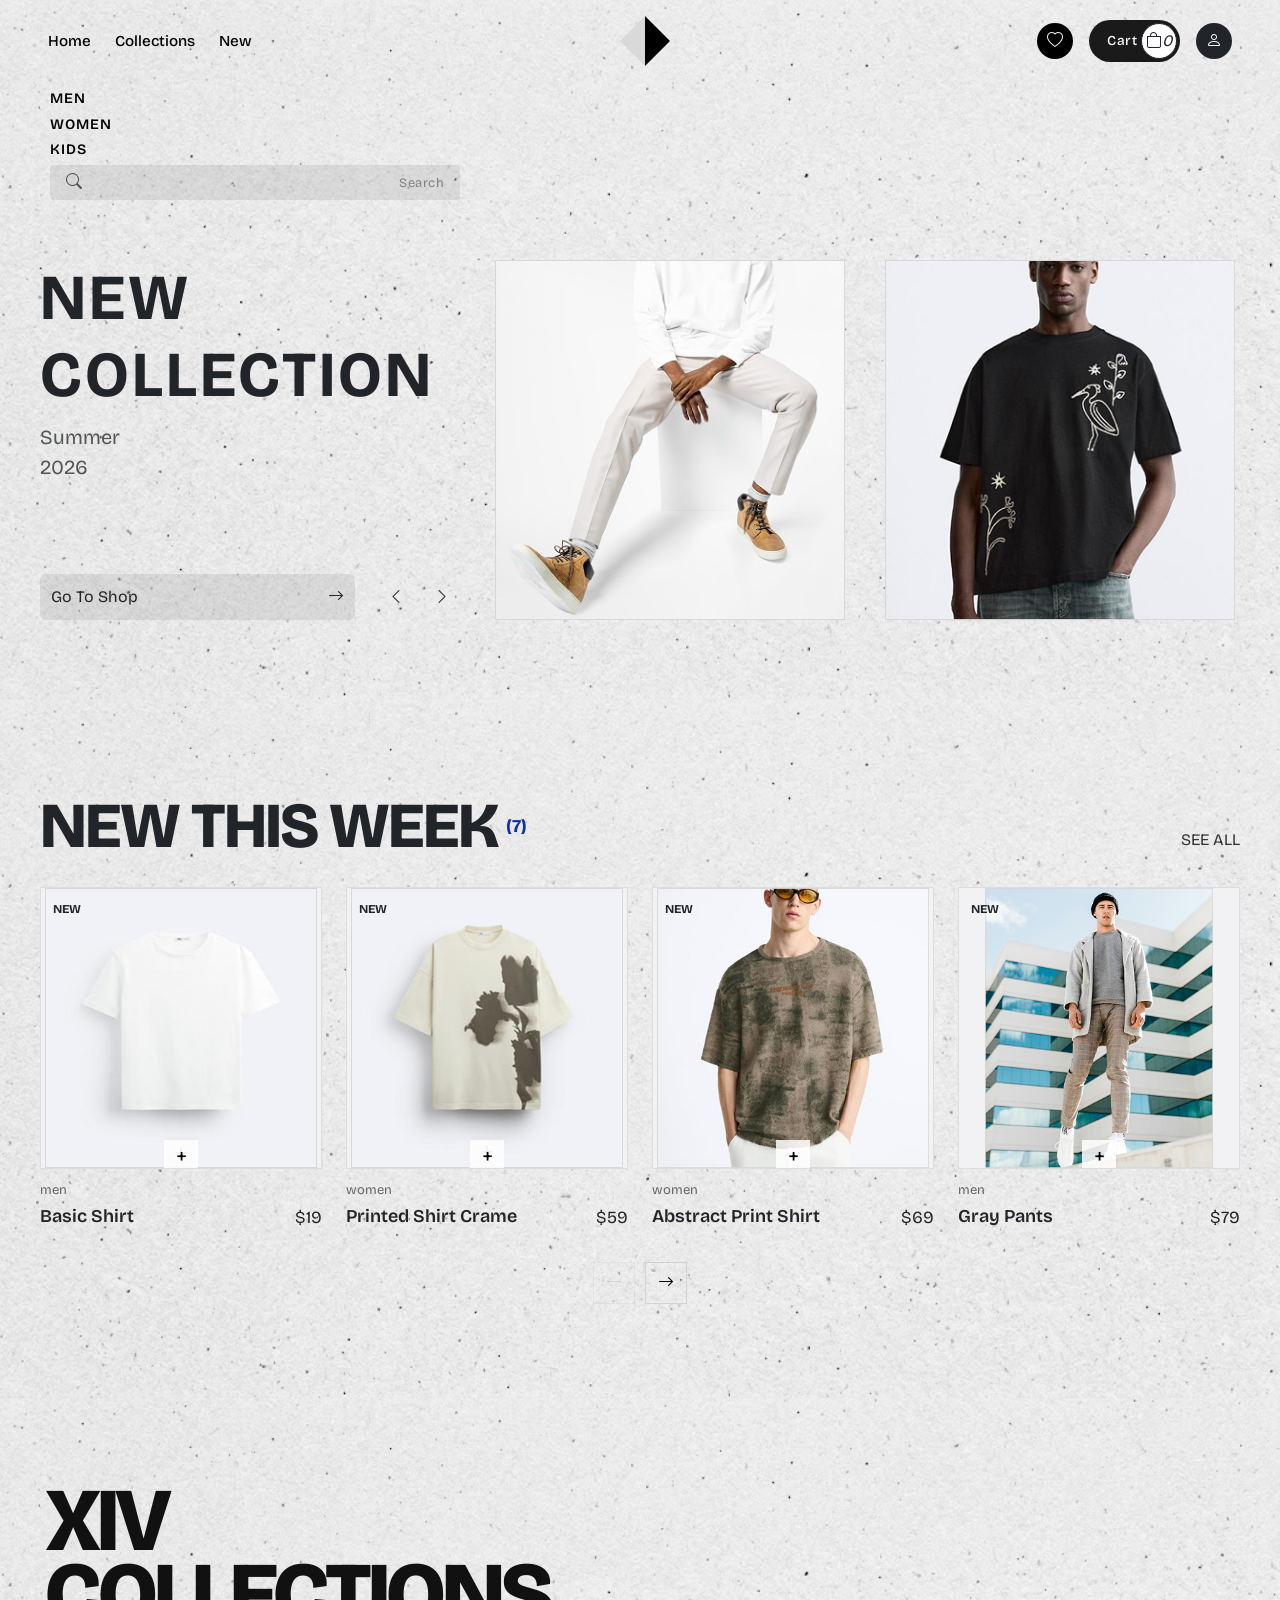
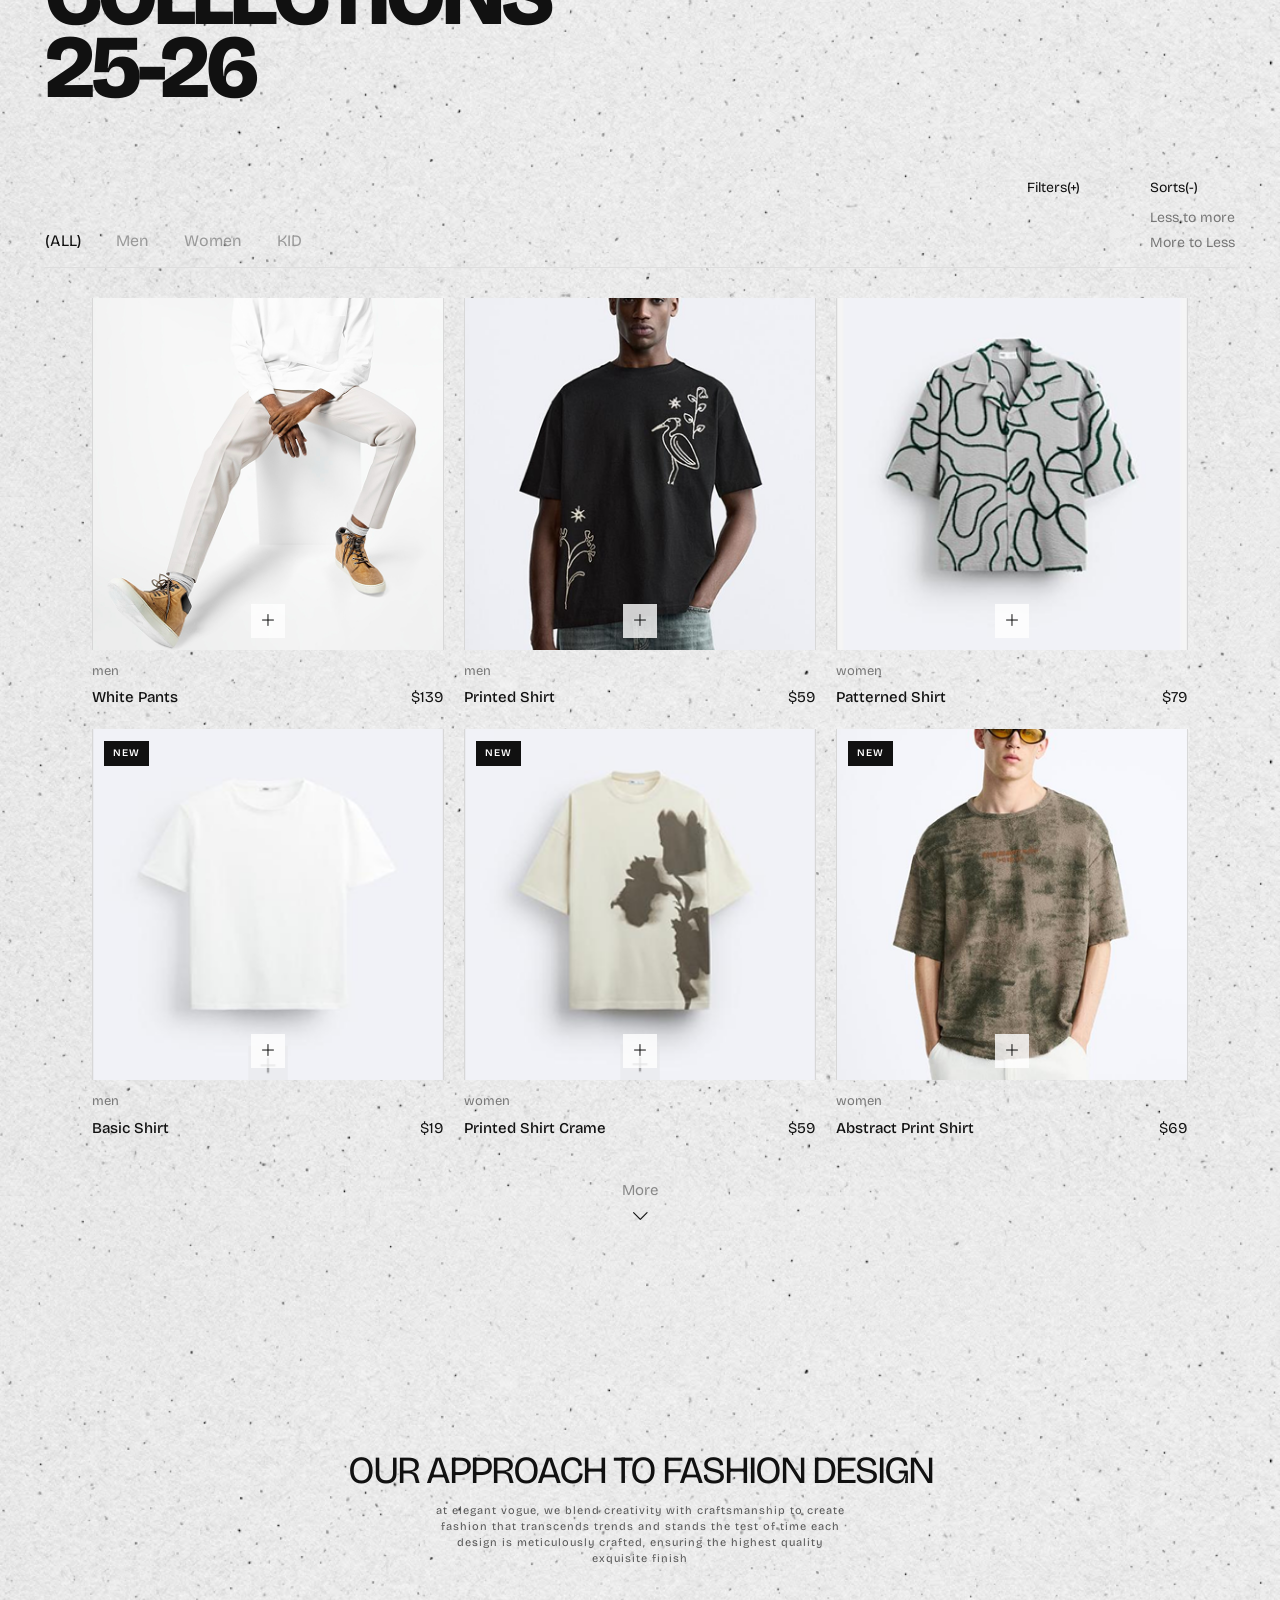
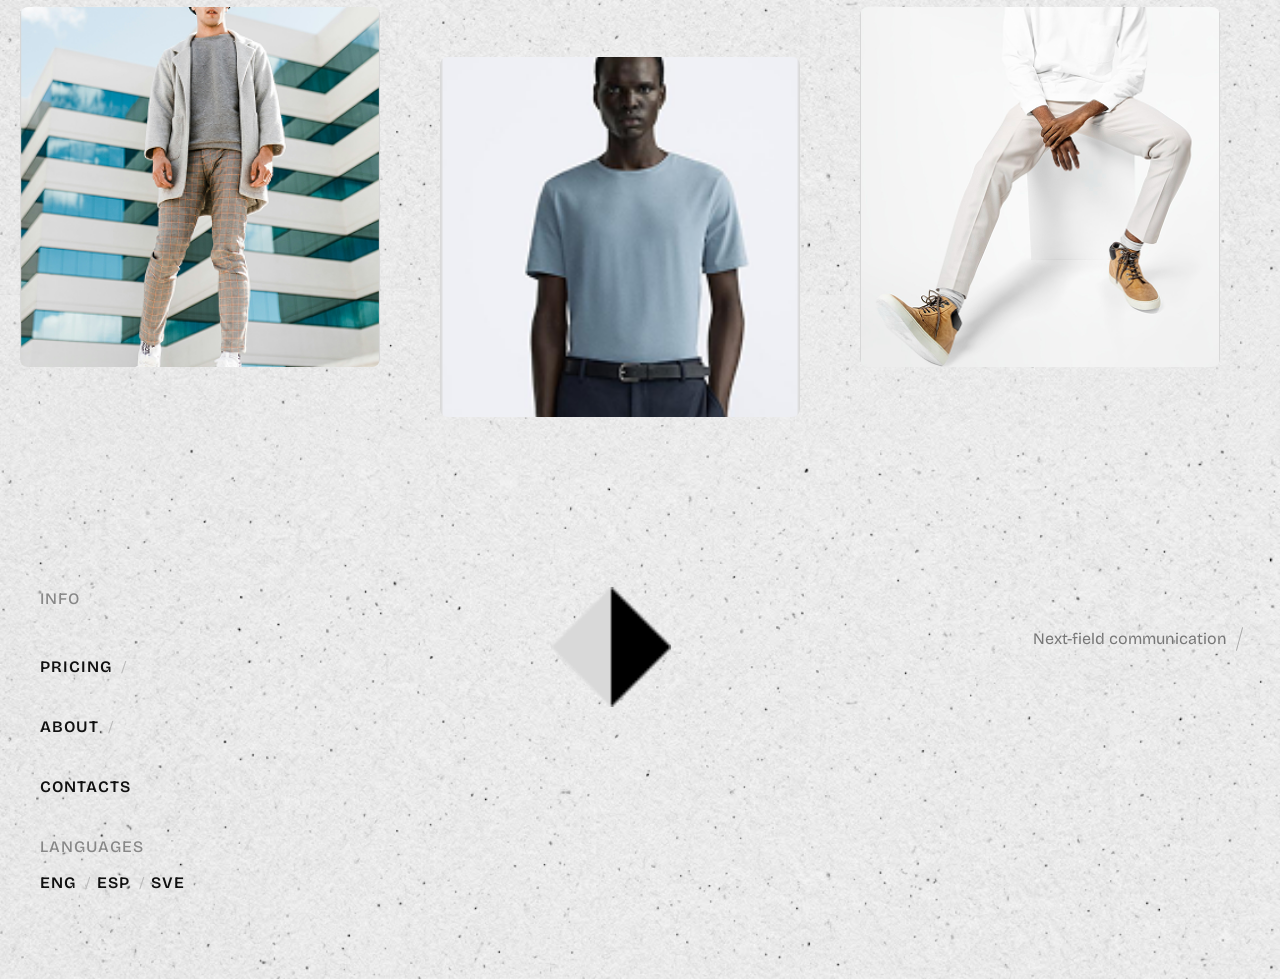
==== index.html @ 29d840c1 "Add files via upload" ====
<!DOCTYPE html>
<html lang="en">

<head>
    <meta charset="UTF-8">
    <meta name="viewport" content="width=device-width, initial-scale=1.0">
    <link rel="icon" type="image/png" href="assets/images/logo.png">

    <link
        href="https://fonts.googleapis.com/css2?family=Bricolage+Grotesque:opsz,wght@12..96,200..800&family=Elms+Sans:ital,wght@0,100..900;1,100..900&family=Fjalla+One&family=Geomini:wght@200..800&family=Noto+Sans:ital,wght@0,100..900;1,100..900&family=Roboto:ital,wght@0,100..900;1,100..900&family=Rubik:ital,wght@0,300..900;1,300..900&family=Work+Sans:ital,wght@0,100..900;1,100..900&display=swap"
        rel="stylesheet">
    <title>XIV | STORE</title>
    <link rel="stylesheet" href="assets/css/bootstrap.min.css">
    <link rel="stylesheet" href="https://cdn.jsdelivr.net/npm/bootstrap-icons@1.11.3/font/bootstrap-icons.min.css">
    <link rel="stylesheet" href="assets/css/main.css">
    <link rel="stylesheet" href="assets/css/home.css">
</head>

<body>
    <div class="home">
        <!-- Navbar-->
        <div class="nav-bar">
            <header class="custom-navbar py-3 px-4 px-md-5">

                <div class="d-flex justify-content-between">
                    <!-- Top Row Navigation Links, Logo, User Actions -->
                    <div class="d-flex align-items-center justify-content-between">

                        <!-- Left Section: Menu Toggle & Main Links -->
                        <div class="d-flex align-items-center gap-4">
                            <button id="menuToggle" class="btn p-0 border-0 text-dark me-2 d-md-none" type="button"
                                aria-label="Toggle Menu">

                                <i class="bi bi-list fs-3"></i>

                            </button>
                            <ul class="nav d-none d-md-flex align-items-center gap-4 m-0 p-0 list-unstyled">
                                <li><a href="index.html" class="nav-link-custom active">Home</a></li>
                                <li><a href="./pages/product.html" class="nav-link-custom">Collections</a></li>
                                <li><a href="#new" class="nav-link-custom">New</a></li>
                            </ul>
                        </div>

                    </div>

                    <!-- Center Section: Logo -->
                    <div class="">
                        <a href="index.html">
                            <img src="assets/images/nav-logo.png" alt="logo">
                        </a>
                    </div>

                    <!-- Right Section: Wishlist, Cart, Profile Icons -->
                    <div class="d-flex align-items-center  gap-1 gap-md-3">
                        <!-- Wishlist -->
                        <a href="./pages/favourite.html" class="icon-circle btn-wishlist d-none d-sm-flex">
                            <i class="bi bi-heart"></i>
                        </a>

                        <!-- Cart Button -->
                        <div class="cart-pill-wrapper d-flex align-items-center">
                            <span class="cart-text d-none d-md-inline-block me-1">Cart</span>
                            <a href="pages/cart.html" class="icon-circle bg-white text-dark border border-dark">
                                <i class="bi bi-bag"></i>
                                <i class="cart-counter">0</i>
                            </a>
                        </div>
                        
                        <!-- User Profile -->
                        <a href="pages/auth.html" class="icon-circle bg-dark text-white">
                            <i class="bi bi-person"></i>
                        </a>
                    </div>
                </div>

        </div>
        <!-- Categories & Search Bar -->
        <div class="d-flex flex-column  mt-2 Categories">
            <!-- Categories Links -->
            <div class="mb-3 mb-md-0">
                <ul class="list-unstyled category-links m-0 p-0">
                    <li><a href="#men">MEN</a></li>
                    <li><a href="#women">WOMEN</a></li>
                    <li><a href="#kids">KIDS</a></li>
                </ul>
            </div>

            <!-- Search Bar -->
            <div class="col-md-4 col-11 ">
                <div class="search-box position-relative">
                    <i class="bi bi-search position-absolute top-50 start-0 translate-middle-y ms-3 text-muted"></i>
                    <input type="text" class="form-control rounded-1 border-0 ps-5 pe-3 py-2" placeholder="Search">
                </div>
            </div>
        </div>

        </header>
        <div class="mobile-menu-overlay" id="menuOverlay"></div>

        <aside class="mobile-menu" id="mobileMenu">

            <div class="mobile-menu-header">
                <img src="assets/images/nav-logo.png" alt="XIV">

                <button id="closeMenu" class="menu-close">

                </button>
            </div>

            <nav class="mobile-nav">
                <a href="./index.html">Home</a>
                <a href="./pages/product.html">Collections</a>
                <a href="#new">New</a>
            </nav>


        </aside>

        <!-- End Of Nav Bar -->

        <div class="new-collection">

            <!-- Content -->
            <div class="new-collection-con">
                <div>
                    <h1 class="new-collection-h">
                        NEW<br>COLLECTION
                    </h1>

                    <p class="text-muted fs-5">Summer <br> 2026</p>
                </div>

                <div class="new-collection-go">
                    <a href="./pages/product.html" class="btn btn-shop go-shop">
                        Go To Shop
                        <i class="bi bi-arrow-right"></i>
                    </a>

                    <div>
                        <button id="prevBtn" class="btn btn-arrow">
                            <i class="bi bi-chevron-left"></i>
                        </button>

                        <button id="nextBtn" class="btn btn-arrow">
                            <i class="bi bi-chevron-right"></i>
                        </button>
                    </div>
                </div>
            </div>
            <!-- Images -->
            <div class="images-slider" id="images-slider">

                <div class="image-card">
                    <img id="image1" src="assets/images/img1.png" alt="Product">
                </div>

                <div class="image-card">
                    <img id="image2" src="assets/images/img2.png" alt="Product">
                </div>
            </div>

        </div>


        <!-- Section -2 -->

        <!-- Section - 2 -->
        <section class="new-products-section" id="new">

            <!-- Section Header -->
            <div class="new-products-header">

                <div class="d-flex align-items-center gap-2">
                    <h2>NEW THIS WEEK</h2>

                    <span id="newProductsCount" class="products-count">
                        (0)
                    </span>
                </div>

                <a href="./pages/product.html" class="see-all">
                    SEE ALL
                </a>

            </div>


            <!-- Products Viewport -->
            <div class="products-viewport">

                <div id="productsTrack" class="products-track">
                    <!-- Products generated by JavaScript -->
                </div>

            </div>

            <div class="products-navigation">

                <button id="productsPrevBtn" class="products-arrow" disabled>
                    <i class="bi bi-arrow-left"></i>
                </button>

                <button id="productsNextBtn" class="products-arrow">
                    <i class="bi bi-arrow-right"></i>
                </button>

            </div>

        </section>


        <!-- =========================================
     Section - 3
     Collections
========================================= -->

        <section class="collections-section">

            <!-- Section Heading -->
            <div class="collections-heading">
                <h2>
                    XIV<br>
                    COLLECTIONS<br>
                    25-26
                </h2>
            </div>


            <!-- Filters / Sort -->
            <div class="collections-toolbar">

                <!-- Categories -->
                <div class="collection-filters">

                    <button class="filter-btn active" data-category="all">
                        (ALL)
                    </button>

                    <button class="filter-btn" data-category="men" id="men">
                        Men
                    </button>

                    <button class="filter-btn" data-category="women" id="women">
                        Women
                    </button>

                    <button class="filter-btn" data-category="kids" id="kids">
                        KID
                    </button>

                </div>


                <!-- Filter & Sort -->
                <div class="collection-options">

                    <div class="filter-option">
                        <button id="filterToggle">
                            Filters(+)
                        </button>
                    </div>


                    <div class="sort-option">

                        <button id="sortToggle">
                            Sorts(-)
                        </button>

                        <div id="sortOptions" class="sort-options">

                            <button data-sort="low">
                                Less to more
                            </button>

                            <button data-sort="high">
                                More to Less
                            </button>

                        </div>

                    </div>

                </div>

            </div>


            <!-- Products -->
            <div id="collectionGrid" class="collection-grid">
            </div>


            <!-- More -->
            <button id="loadMoreBtn" class="load-more-btn">

                More

                <i class="bi bi-chevron-down"></i>

            </button>

        </section>


        <!-- =========================================
     Section - 4
     Our Approach
========================================= -->

        <section class="approach-section">

            <!-- Heading -->
            <div class="approach-header">

                <h2>
                    OUR APPROACH TO FASHION DESIGN
                </h2>

                <p>
                    at elegant vogue, we blend creativity with craftsmanship to create
                    <br class="desktop-break">
                    fashion that transcends trends and stands the test of time each
                    <br class="desktop-break">
                    design is meticulously crafted, ensuring the highest quality
                    <br class="desktop-break">
                    exquisite finish
                </p>

            </div>


            <!-- Images -->
            <div class="approach-gallery">

                <div class="approach-image image-one">
                    <img src="assets/images/img9.png" alt="Fashion collection">
                </div>

                <div class="approach-image image-two">
                    <img src="assets/images/img12.png" alt="Fashion collection">
                </div>

                <div class="approach-image image-three">
                    <img src="assets/images/img1.png" alt="Fashion collection">
                </div>

                <div class="approach-image image-four">
                    <img src="assets/images/img10.png" alt="Fashion collection">
                </div>

            </div>

        </section>


        <!-- =========================================
     Footer
========================================= -->

        <footer class="site-footer">

            <div class="footer-inner">

                <!-- Info -->
                <div class="footer-info">

                    <span>INFO</span>

                    <a href="./pages/checkout.html">PRICING</a>
                    <a href="./pages/about.html">ABOUT</a>
                    <a href="#">CONTACTS</a>

                    <div class="footer-languages">

                        <span>LANGUAGES</span>

                        <a href="#">ENG</a>
                        <a href="#">ESP</a>
                        <a href="#">SVE</a>

                    </div>

                </div>


                <!-- Logo -->
                <div class="footer-brand">

                    <img src="assets/images/nav-logo.png" alt="">

                </div>





                <!-- Communication -->
                <div class="footer-communication">

                    <span>
                        Next-field communication
                    </span>

                    <div></div>

                </div>

            </div>

        </footer>


    </div>




    <script src="./assets/js/bootstrap.bundle.min.js"></script>
    <script src="./assets/js/main.js"></script>
    <script src="assets/js/sync.js"></script>
    <script src="./assets/js/products.js"></script>
    <script src="./assets/js/cart.js"></script>
    <script src="./assets/js/cartt.js"></script>
    <script src="./assets/js/home.js"></script>
</body>

</html>
---- assets/css/main.css ----
* {
    margin: 0;
    padding: 0;
    box-sizing: border-box;
    font-size: 16px;
    font-family: "Bricolage Grotesque", sans-serif;
}

:root {
    --primary-black: #000000;
    --primary-white: #ffffff;
    --bg-light: #f5f5f5;
    --bg-card: #f9f9f9;
    --text-muted: #808080;
    --border-color: #e5e5e5;

}

.home {
    background-image: url("../../assets/images/background.jpg");
    background-size:contain;
    padding-top: 80px;
}

/* Start Of Nav Bar  Style*/
.nav-bar {
    position: fixed;
    top: 0;
    left: 0;
    width: 100%;
    z-index: 1000;

}


.nav-bar.scrolled {
    background: rgba(255, 255, 255, 0.121);
    backdrop-filter: blur(2px);
    -webkit-backdrop-filter: blur(12px);
    box-shadow: 0 2px 15px rgba(0, 0, 0, 0.05);
}
/* Links Style */
.nav-link-custom {
    color: var(--primary-black);
    text-decoration: none;
    font-weight: 500;
    font-size: 0.95rem;
    transition: opacity 0.3s ease;
}

.nav-link-custom:hover {
    opacity: 0.7;
    color: var(--primary-black);
}

/* Circular Icon Buttons */
.icon-circle {
    width: 36px;
    height: 36px;
    border-radius: 50%;
    background-color: var(--primary-black);
    color: var(--bg-light);
    display: flex;
    align-items: center;
    justify-content: center;
    text-decoration: none;
    font-size: 1.1rem;
    transition: transform 0.2s ease, background-color 0.2s ease;
}

.icon-circle:hover {
    transform: scale(1.05);
    color: inherit;
}

/* Cart Pill Layout */
.cart-pill-wrapper {
    background-color: #1a1a1a;
    color: #fff;
    border-radius: 30px;
    padding: 3px 3px 3px 18px;
}

.cart-pill-wrapper .cart-text {
    font-size: 0.85rem;
    font-weight: 500;
    letter-spacing: 0.5px;
}

.cart-pill-wrapper .icon-circle {
    width: 36px;
    height: 36px;
}


.mobile-menu {
    position: fixed;
    top: 0;
    left: 0;

    width: 60%;
    height: 100dvh;

    background: #fff;

    z-index: 1050;

    padding: 25px;

    transform: translateX(-100%);
    transition: transform 0.4s ease;

    overflow-y: auto;
}

.mobile-menu.active {
    transform: translateX(0);
}

.mobile-menu-overlay {
    position: fixed;
    inset: 0;

    background: rgba(0, 0, 0, 0.35);
    backdrop-filter: blur(4px);

    z-index: 1040;

    opacity: 0;
    visibility: hidden;

    transition: 0.3s ease;
}

.mobile-menu-overlay.active {
    opacity: 1;
    visibility: visible;
}

.mobile-menu-header {
    display: flex;
    align-items: center;
    justify-content: space-between;

    padding-bottom: 40px;
}

.mobile-menu-header img {
    width: 80px;
}

.menu-close {
    border: 0;
    background: none;
    font-size: 22px;
}

.mobile-nav {
    display: flex;
    flex-direction: column;
    gap: 20px;
}

.mobile-nav a {
    color: #111;
    text-decoration: none;

    font-size: 28px;
    font-weight: 600;
}

.mobile-nav a.active {
    text-decoration: underline;
}





/* End Of Nav Bar */
---- assets/css/home.css ----
/* section -1 style */
/* .Categories {
    margin-top: 10px;
} */
.category-links li a {
    color: var(--primary-black);
    text-decoration: none;
    font-weight: 600;
    font-size: 0.9rem;
    letter-spacing: 1px;
    display: block;
    margin-bottom: 4px;
    transition: opacity 0.2s ease;
}

.category-links li a:hover {
    opacity: 0.6;
}

/* Search Box Customization */
.search-box input {
    background-color: rgba(0, 0, 0, 0.08);
    font-size: 0.8rem;
    letter-spacing: 0.5px;
    transition: all 0.2s ease;
}

.search-box input:focus {
    background-color: rgba(0, 0, 0, 0.12);
    box-shadow: none;
}

.search-box input::placeholder {
    color: var(--text-muted);
    text-align: right;
    transition: all 0.2s ease;
}

.search-box input:focus::placeholder {
    letter-spacing: 4px;

}

@media (min-width: 768px) {
    .search-box input:focus {
        width: 105%;
    }
}

.Categories {
    margin-left: 50px;
}

@media (max-width : 650px) {
    .Categories {
        margin-left: 20px;
    }
}

/* New Collection  */

/* =========================
   Desktop
========================= */

.new-collection {
    display: flex;
    margin: 60px 40px;
}

.new-collection-con {
    display: flex;
    flex-direction: column;
    justify-content: space-between;
    width: 100%;
}

.new-collection-h {
    font-size: 64px;
    font-weight: bolder;
    letter-spacing: 3px;
}

.new-collection-go {
    display: flex;
    align-items: center;
    gap: 20px;
}

.new-collection-go a {
    background: #00000014;
    width: 70%;
    text-align: start;
    display: flex;
    justify-content: space-between;
    padding: 10px;
    transition: all 0.3s ease;
}

.new-collection-go a:hover {
    background: #0000005d;
    color: white;
}

.images-slider {
    display: flex;
    gap: 30px;
    flex-shrink: 0;
}

.image-card img {
    width: 360px;
    height: 360px;
    object-fit: contain;
    cursor: pointer;
    transition: all 0.8s ease;
}

.image-card:hover {
    opacity: 0.9;
}

/* =========================
   Tablet
========================= */

@media (max-width: 1200px) {

    .new-collection {
        margin: 70px 25px;
        gap: 30px;
    }

    .new-collection-con {
        width: 75%;
    }

    .new-collection-h {
        font-size: 52px;
        letter-spacing: 2px;
    }

    .new-collection-go {
        font-size: 26px;
    }

    .images-slider {
        gap: 20px;

        overflow-x: auto;
        overflow-y: hidden;

        scrollbar-width: none;
    }

    .images-slider::-webkit-scrollbar {
        display: none;
    }

    .image-card {
        flex-shrink: 0;
    }

    .image-card img {
        width: 330px;
        height: 330px;
    }
}


/* =========================
   Mobile
========================= */

@media (max-width: 1050px) {

    .new-collection {
        display: flex;
        flex-direction: column;

        margin: 60px 20px;

        gap: 35px;

        overflow: hidden;
    }

    .new-collection-con {
        width: 100%;

        display: flex;
        flex-direction: column;
        justify-content: space-between;

        gap: 30px;
    }

    .new-collection-h {
        font-size: clamp(42px, 12vw, 58px);
        line-height: 0.95;

        letter-spacing: 2px;
    }

    .new-collection-con p {
        font-size: 16px !important;
    }

    .new-collection-go {
        font-size: 20px;
    }

    .images-slider {
        width: 100%;

        display: flex;
        gap: 20px;

        overflow-x: auto;
        overflow-y: hidden;

        padding-bottom: 10px;

        scrollbar-width: none;
    }

    .images-slider::-webkit-scrollbar {
        display: none;
    }

    .image-card {
        flex: 0 0 280px;
    }

    .image-card img {
        width: 380px;
        height: 380px;
    }
}


/* =========================
   Small Mobile
========================= */

@media (max-width: 600px) {

    .new-collection {
        margin: 40px 15px;
    }

    .new-collection-h {
        font-size: 40px;
        letter-spacing: 1px;
    }

    .new-collection-go {
        font-size: 18px;
    }

    .images-slider {
        gap: 15px;
    }

    .image-card {
        flex: 0 0 240px;
    }

    .image-card img {
        width: 240px;
        height: 240px;
    }
}

/* transition */
.images-slider {
    /* display: flex;
    gap: 20px; */

    transition: transform 0.4s ease-out;
}




/* End Of New Collection */





/* Section -2*/
/* =========================================
   Section - 2
   New Products
========================================= */

/* =========================
   NEW THIS WEEK
========================= */

.new-products-section {
    margin: 180px 40px;
    overflow: hidden;
}

/* Header */

.new-products-header {
    display: flex;
    justify-content: space-between;
    align-items: flex-end;
    margin-bottom: 35px;    
}

.new-products-header>div {
    display: flex;
    align-items: flex-start;
    gap: 8px;
}

.new-products-header h2 {
    margin: 0;
    font-size: 64px;
    line-height: .82;
    font-weight: 900;
    letter-spacing: -2px;
}

.products-count {
    font-size: 18px;
    font-weight: 700;
    color: #0b2fa5;
}

.see-all {
    text-decoration: none;
    color: #333;
    font-size: 16px;
}

/* Slider */

.products-viewport {
    overflow: hidden;
}

.products-track {
    display: flex;
    gap: 24px;
    transition: transform .45s ease;
    will-change: transform;
}

/* Card */

.new-product-card {
    flex: 0 0 calc((100% - 72px)/4);
}

/* Image */

.new-product-image-wrapper {
    position: relative;
    aspect-ratio: 1/1;
    background: #f2f2f5;
    border: 1px solid #ddd;
    overflow: hidden;
    cursor: pointer;
    /* width: 320px;
    height: 320px; */
}

.new-product-image {
    width: 100%;
    height: 100%;
    object-fit: contain;
    transition: transform .35s ease;
}

.new-product-card:hover .new-product-image {
    transform: scale(1.03);
}

/* NEW Badge */

.new-product-badge {
    position: absolute;
    top: 12px;
    left: 12px;
    font-size: 12px;
    font-weight: 700;
}

/* Plus */

.new-product-add {
    position: absolute;
    left: 50%;
    bottom: 0;
    transform: translateX(-50%);
    width: 34px;
    height: 28px;
    border: none;
    background: rgba(255, 255, 255, .85);
    font-size: 22px;
    cursor: pointer;
}

/* Info */

.new-product-info {
    margin-top: 12px;
}

.new-product-category {
    margin: 0 0 4px;
    font-size: 13px;
    color: #666;
}

.new-product-bottom {
    display: flex;
    justify-content: space-between;
    align-items: flex-start;
    gap: 10px;
}

.new-product-title {
    margin: 0;
    font-size: 18px;
    font-weight: 600;
    line-height: 1.25;
}

.new-product-price {
    margin: 0;
    white-space: nowrap;
    font-size: 17px;
}

/* Arrows */

.products-navigation {
    display: flex;
    justify-content: center;
    gap: 10px;
    margin-top: 32px;
}

.products-arrow {
    width: 42px;
    height: 42px;
    border: 1px solid #d2d2d2;
    background: transparent;
    cursor: pointer;
}

.products-arrow:disabled {
    opacity: .35;
    cursor: not-allowed;
}

/* =========================
   Tablet
========================= */

@media (max-width:992px) {

    .new-products-section {
        margin: 120px 25px;
    }

    .new-products-header h2 {
        font-size: 52px;
    }

    .new-product-card {
        flex: 0 0 calc((100% - 24px)/2);
    }
}

/* =========================
   Mobile
========================= */

@media (max-width:768px) {

    .new-products-section {
        margin: 90px 20px;
    }

    .new-products-header h2 {
        font-size: 42px;
    }

    .products-count {
        font-size: 15px;
    }

    .new-product-card {
        flex: 0 0 100%;
    }

    .new-product-title {
        font-size: 16px;
    }

    .new-product-price {
        font-size: 15px;
    }
}


/* =========================================
   Section - 3
   Collections
========================================= */

.collections-section {
    width: 93%;
    margin: 120px auto 80px;
}


/* =========================================
   Heading
========================================= */

.collections-heading {
    margin-bottom: 70px;
}

.collections-heading h2 {
    margin: 0;

    color: #111;

    font-size: clamp(48px, 7vw, 92px);
    font-weight: 900;

    line-height: 0.82;
    letter-spacing: -4px;

    text-transform: uppercase;
}


/* =========================================
   Toolbar
========================================= */

.collections-toolbar {
    display: flex;
    align-items: flex-end;
    justify-content: space-between;

    padding-bottom: 14px;

    border-bottom: 1px solid #ddd;

    margin-bottom: 30px;
}


/* =========================================
   Category Filters
========================================= */

.collection-filters {
    display: flex;
    align-items: center;
    gap: 35px;
}

.filter-btn {
    border: 0;
    background: transparent;

    padding: 0;

    color: #999;

    font-size: 16px;

    cursor: pointer;

    transition: color 0.2s ease;
}

.filter-btn:hover {
    color: #111;
}

.filter-btn.active {
    color: #111;
}


/* =========================================
   Options
========================================= */

.collection-options {
    display: flex;
    align-items: flex-start;
    gap: 70px;
}

.collection-options button {
    border: 0;
    background: transparent;

    padding: 0;

    color: #111;

    font-size: 14px;

    cursor: pointer;
}


/* =========================================
   Sort
========================================= */

.sort-option {
    position: relative;
}

.sort-options {
    display: flex;
    flex-direction: column;
    gap: 4px;

    margin-top: 8px;
}

.sort-options button {
    color: #777;

    text-align: left;

    transition: color 0.2s ease;
}

.sort-options button:hover {
    color: #111;
}


/* =========================================
   Products Grid
========================================= */

.collection-grid {
    display: grid;
    grid-template-columns: repeat(3, minmax(0, 520px));
    justify-content: space-around;

    gap: 20px;

    width: 92%;
    margin: 0 auto;
}

/* =========================================
   Collection Card
========================================= */

.collection-card {
    min-width: 0;
    
}

.collection-image-wrapper {
    position: relative;

    width: 100%;

    background: #f5f5f5;

    overflow: hidden;
}

.collection-image {
    display: block; 
    cursor: pointer;

    width: 100%;
    aspect-ratio: 1 / 1;

    object-fit: cover;

    transition: transform 0.5s ease;
}

.collection-card:hover .collection-image {
    transform: scale(1.03);
}


/* =========================================
   Add Button
========================================= */

.collection-add {
    position: absolute;

    bottom: 12px;
    left: 50%;

    transform: translateX(-50%);

    width: 34px;
    height: 34px;

    display: flex;
    align-items: center;
    justify-content: center;

    border: 0;

    background: rgba(255, 255, 255, 0.8);

    font-size: 18px;

    cursor: pointer;

    transition:
        background-color 0.2s ease,
        transform 0.2s ease;
}

.collection-add:hover {
    background: #fff;

    transform:
        translateX(-50%) scale(1.08);
}


/* =========================================
   Card Info
========================================= */

.collection-info {
    margin-top: 12px;
}

.collection-type {
    margin: 0 0 5px;

    color: #777;

    font-size: 13px;
}

.collection-bottom {
    display: flex;
    align-items: center;
    justify-content: space-between;

    gap: 20px;
}

.collection-title {
    margin: 0;

    color: #111;

    font-size: 15px;
    font-weight: 500;
}

.collection-price {
    margin: 0;

    color: #111;

    font-size: 15px;
}


/* =========================================
   New Badge
========================================= */

.collection-new {
    position: absolute;

    top: 12px;
    left: 12px;

    padding: 5px 9px;

    background: #111;
    color: #fff;

    font-size: 10px;
    font-weight: 600;

    letter-spacing: 1px;
}


/* =========================================
   Load More
========================================= */

.load-more-btn {
    display: flex;
    flex-direction: column;
    align-items: center;
    gap: 2px;

    margin: 40px auto 0;

    border: 0;
    background: transparent;

    color: #888;

    font-size: 15px;

    cursor: pointer;

    transition: color 0.2s ease;
}

.load-more-btn i {
    font-size: 18px;

    color: #111;

    transition: transform 0.25s ease;
}

.load-more-btn:hover {
    color: #111;
}

.load-more-btn:hover i {
    transform: translateY(3px);
}


/* =========================================
   Hidden
========================================= */

.collection-card.hidden {
    display: none;
}


/* =========================================
   Tablet
========================================= */

@media (max-width: 991.98px) {

    .collections-section {
        width: 90%;
        margin-top: 90px;
    }

    .collections-heading {
        margin-bottom: 50px;
    }

    .collections-heading h2 {
        font-size: 60px;
    }

    .collection-grid {
        grid-template-columns: repeat(2, 1fr);

        gap: 35px 24px;
    }

    .collection-options {
        gap: 30px;
    }

}


/* =========================================
   Mobile
========================================= */

@media (max-width: 767.98px) {

    .collections-section {
        width: 90%;
        margin-top: 80px;
    }

    .collections-heading {
        margin-bottom: 40px;
    }

    .collections-heading h2 {
        font-size: 48px;
        letter-spacing: -2px;
    }


    /* Toolbar */

    .collections-toolbar {
        align-items: flex-start;

        gap: 25px;
    }

    .collection-filters {
        gap: 18px;

        overflow-x: auto;

        scrollbar-width: none;
    }

    .collection-filters::-webkit-scrollbar {
        display: none;
    }

    .filter-btn {
        flex: 0 0 auto;

        font-size: 14px;
    }

    .collection-options {
        flex-direction: column;

        gap: 8px;
    }


    /* Grid */

    .collection-grid {
        grid-template-columns: repeat(2, 1fr);

        gap: 30px 12px;
    }

    .collection-title {
        font-size: 13px;
    }

    .collection-price {
        font-size: 13px;
    }

    .collection-type {
        font-size: 11px;
    }

}

/* =========================================
   SECTION 4 - OUR APPROACH
========================================= */

.approach-section {
    width: 100%;
    overflow: hidden;

    padding-top: 140px;
    padding-bottom: 100px;
}


/* ================================
   Header
================================ */

.approach-header {
    width: min(90%, 900px);
    margin: 0 auto;

    text-align: center;
}

.approach-header h2 {
    margin: 0;

    color: #111;

    font-size: clamp(28px, 3vw, 48px);
    font-weight: 400;

    line-height: 1;
    letter-spacing: -2px;
}

.approach-header p {
    margin: 14px auto 0;

    max-width: 560px;

    color: #555;

    font-size: 11px;
    line-height: 1.45;

    letter-spacing: 1px;
}


/* ================================
   Gallery
================================ */
.approach-gallery {
    display: grid;
    grid-template-columns: repeat(4, 1fr);
    gap: 60px;
    align-items: start;
    max-width: 1600px;
    margin: 0 auto;
    padding: 40px 20px;
}

.approach-image img {
    width: 360px;
    height: 360px;
    object-fit: cover;
    border-radius: 8px;
    transition: transform 0.4s ease, box-shadow 0.4s ease;
}

@media (max-width: 1000px) {
    .approach-gallery {
        gap: 10px;
        padding: 20px 10px;
        margin: 0;


    }

    .approach-image img {
        width: 210px;
        height: 210px;

    }
}


.image-one {
    transform: translateY(0);
}

.image-two {
    transform: translateY(50px);
}

.image-three {
    transform: translateY(0px);
}

.image-four {
    transform: translateY(50px);
}


.approach-image:hover img {
    transform: scale(1.03);
    box-shadow: 0 10px 25px rgba(0, 0, 0, 0.15);
}

/* =========================================
   FOOTER
========================================= */
.site-footer {
    color: #111111;
    padding: 80px 40px;
}

.footer-inner {
    max-width: 1200px;
    margin: 0 auto;
    display: flex;
    justify-content: space-between;
    align-items: flex-start;
}

.footer-info {
    display: flex;
    flex-direction: column;
    gap: 32px;
    font-size: 11px;
    letter-spacing: 1px;
}

.footer-info>span,
.footer-languages>span,
.footer-tech>span {
    color: #888888;
    font-weight: 500;
    display: block;
    margin-bottom: 12px;
}

.footer-info a,
.footer-languages a {
    color: #111111;
    text-decoration: none;
    font-weight: 600;
    display: inline-block;
    margin-bottom: 4px;
    transition: opacity 0.2s;
}

.footer-info a:hover,
.footer-languages a:hover {
    opacity: 0.6;
}

.footer-info a::after,
.footer-languages a::after {
    content: " /";
    color: #bbb;
    font-weight: 300;
    margin-left: 4px;
}

.footer-info a:last-of-type::after,
.footer-languages a:last-of-type::after {
    content: "";
}

.footer-brand img {
    height: 120px;
    object-fit: contain;
}

/* 3. قسم الـ TECHNOLOGIES */
.footer-tech {
    font-size: 11px;
    letter-spacing: 1px;
}

.tech-mark {
    font-size: 28px;
    font-weight: 900;
    color: #111;
    margin-top: 8px;
    opacity: 0.15;
}

.footer-communication {
    display: flex;
    align-items: center;
    gap: 12px;
    font-size: 12px;
    color: #777777;
    margin-top: 40px;
}

.footer-communication div {
    width: 1px;
    height: 24px;
    background-color: #aaaaaa;
    transform: rotate(15deg);/
}

@media (max-width: 768px) {
    .site-footer {
    color: #111111;
    padding: 40px 20px;
}
.footer-inner {
    max-width: 600px;
    height: 100dvh;
    margin: 0 auto;
    display: flex;
    justify-content: space-between;
    align-items: flex-start;
}

    
.footer-brand img {
    height: 70px;
    object-fit: contain;
}
    .footer-tech {
        font-size: 6px;

    }

    .footer-inner {
        gap: 20px;
    }

    .footer-communication div {
        display: none;
    }
}
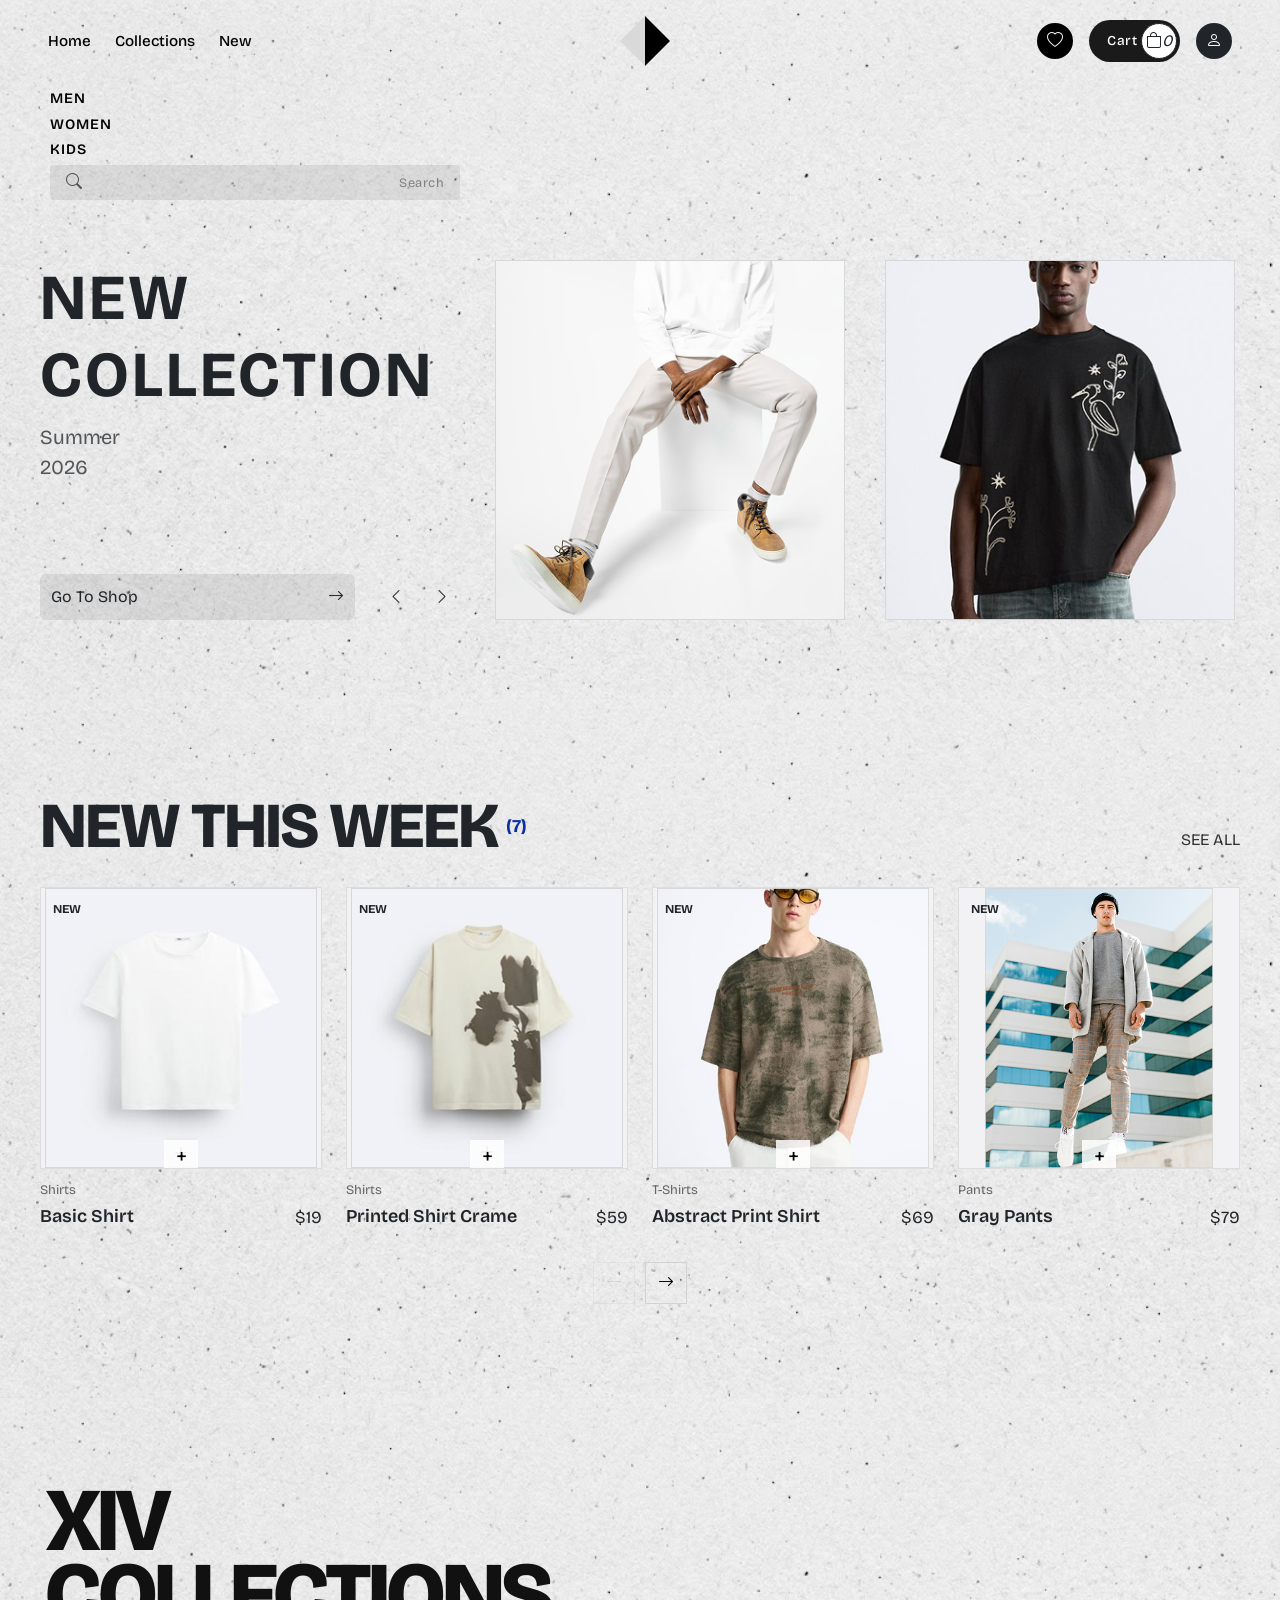
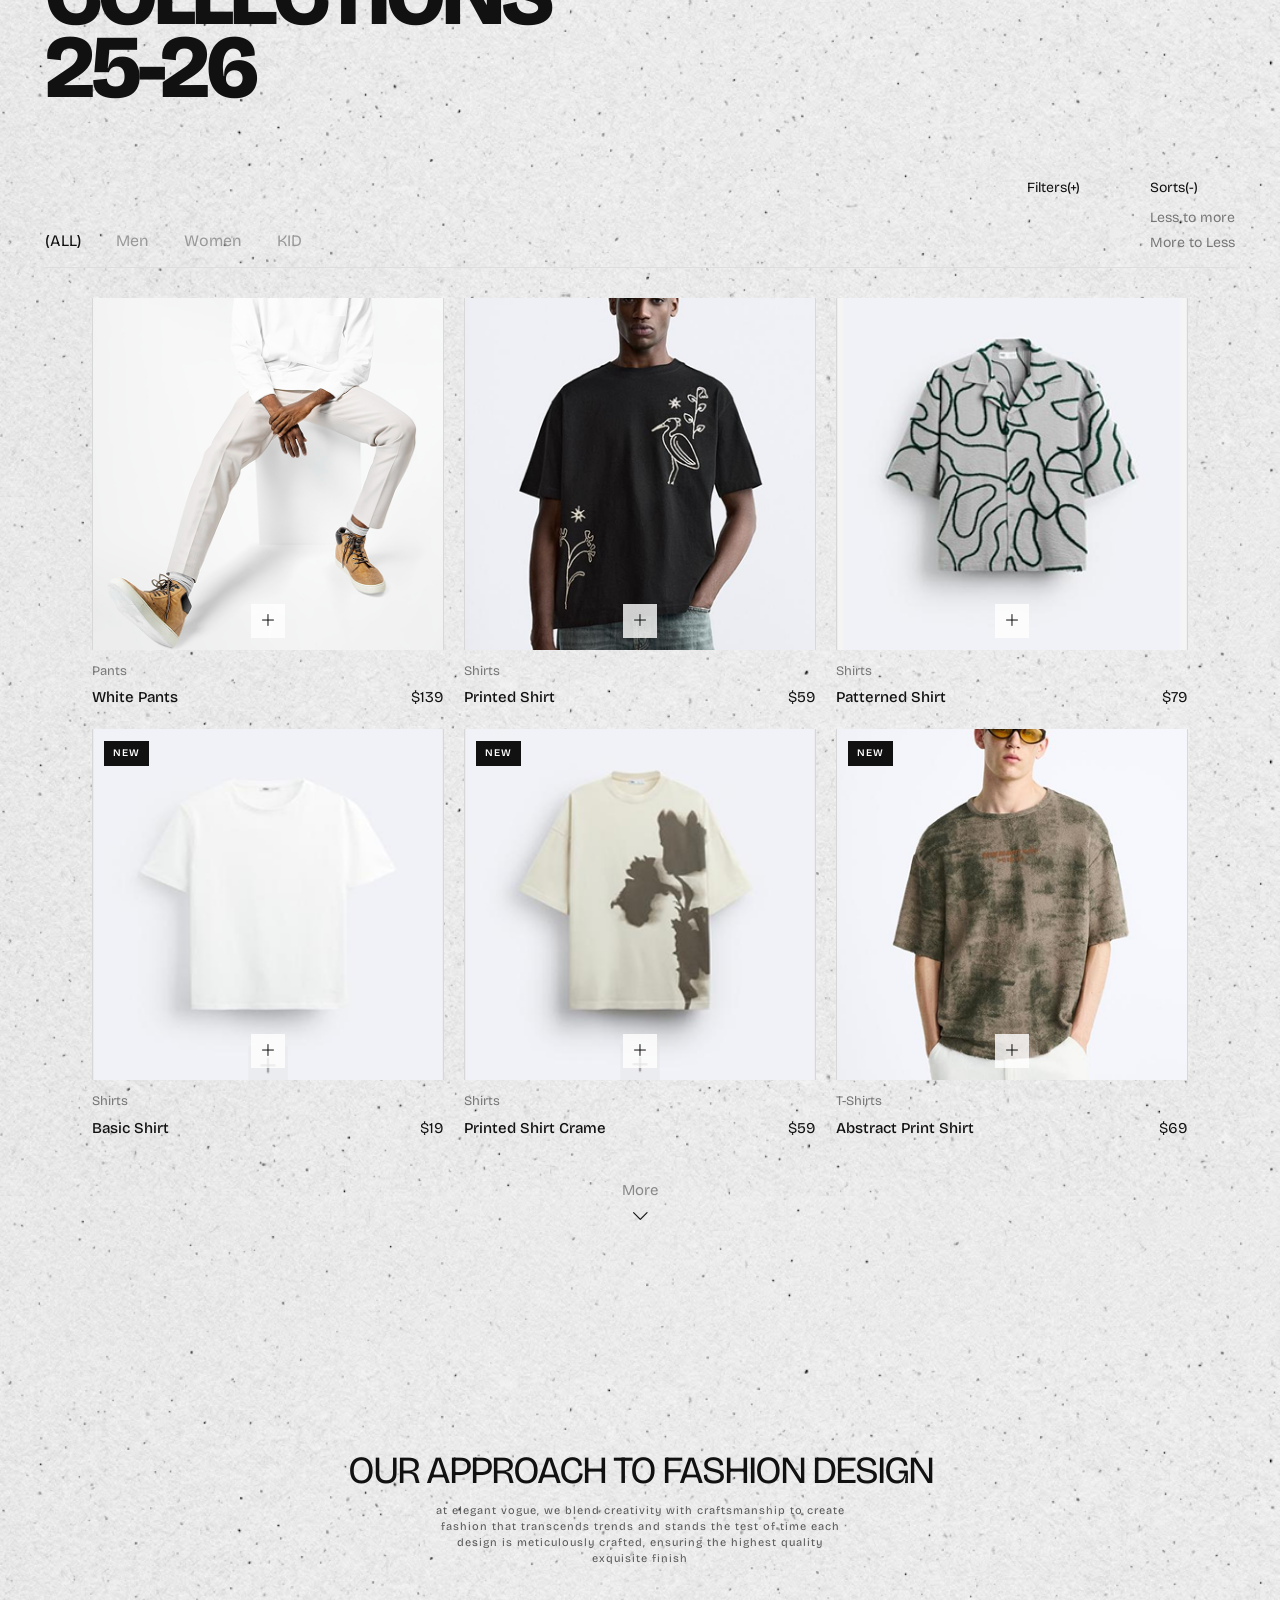
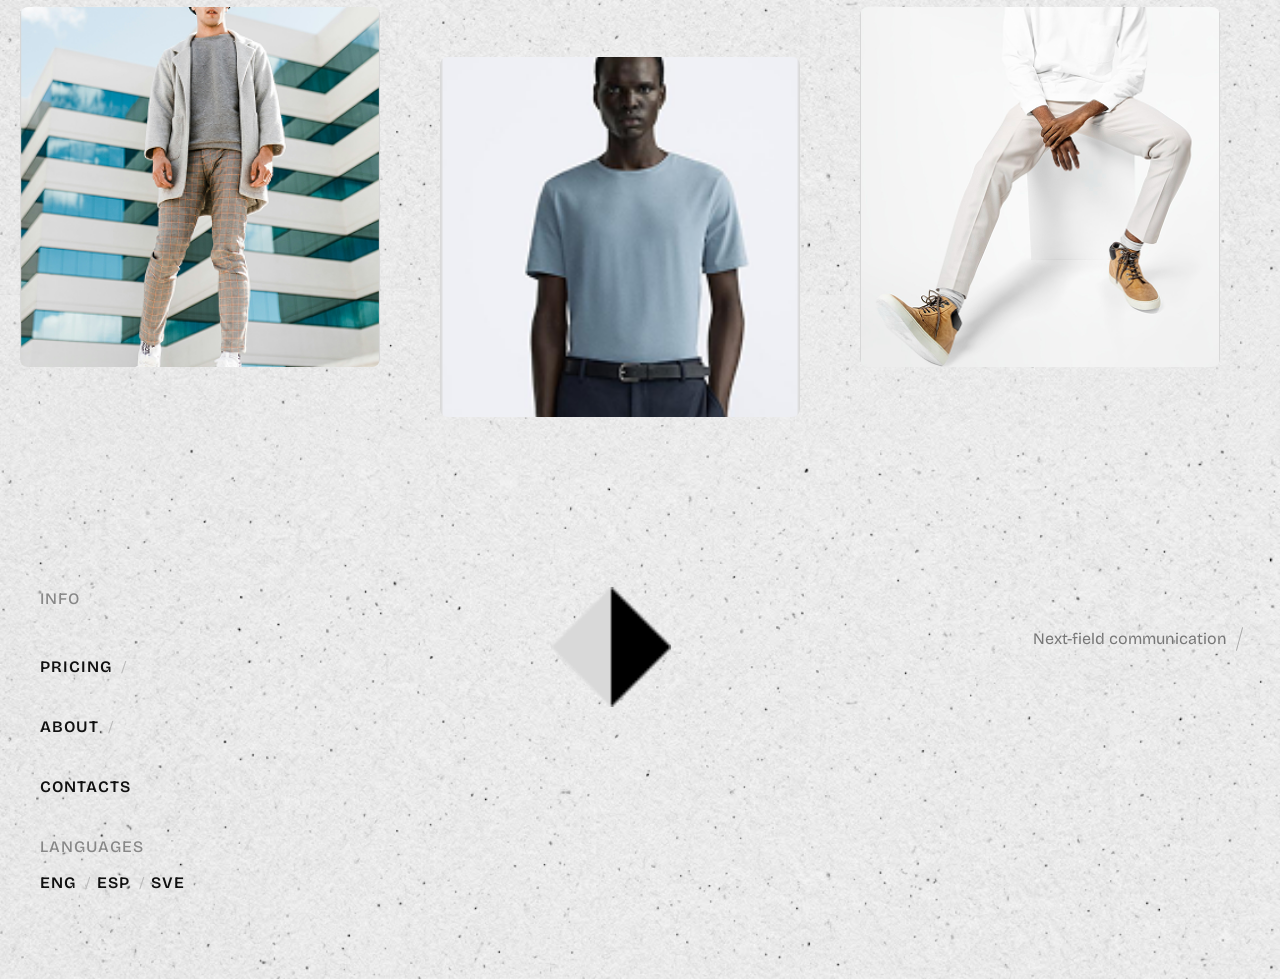
==== commit f08e028a: "Update project" ====
--- a/index.html
+++ b/index.html
@@ -4,7 +4,7 @@
 <head>
     <meta charset="UTF-8">
     <meta name="viewport" content="width=device-width, initial-scale=1.0">
-    <link rel="icon" type="image/png" href="assets/images/logo.png">
+    <link rel="icon" type="image/png" href="assets/images/nav-logo.png">
 
     <link
         href="https://fonts.googleapis.com/css2?family=Bricolage+Grotesque:opsz,wght@12..96,200..800&family=Elms+Sans:ital,wght@0,100..900;1,100..900&family=Fjalla+One&family=Geomini:wght@200..800&family=Noto+Sans:ital,wght@0,100..900;1,100..900&family=Roboto:ital,wght@0,100..900;1,100..900&family=Rubik:ital,wght@0,300..900;1,300..900&family=Work+Sans:ital,wght@0,100..900;1,100..900&display=swap"
